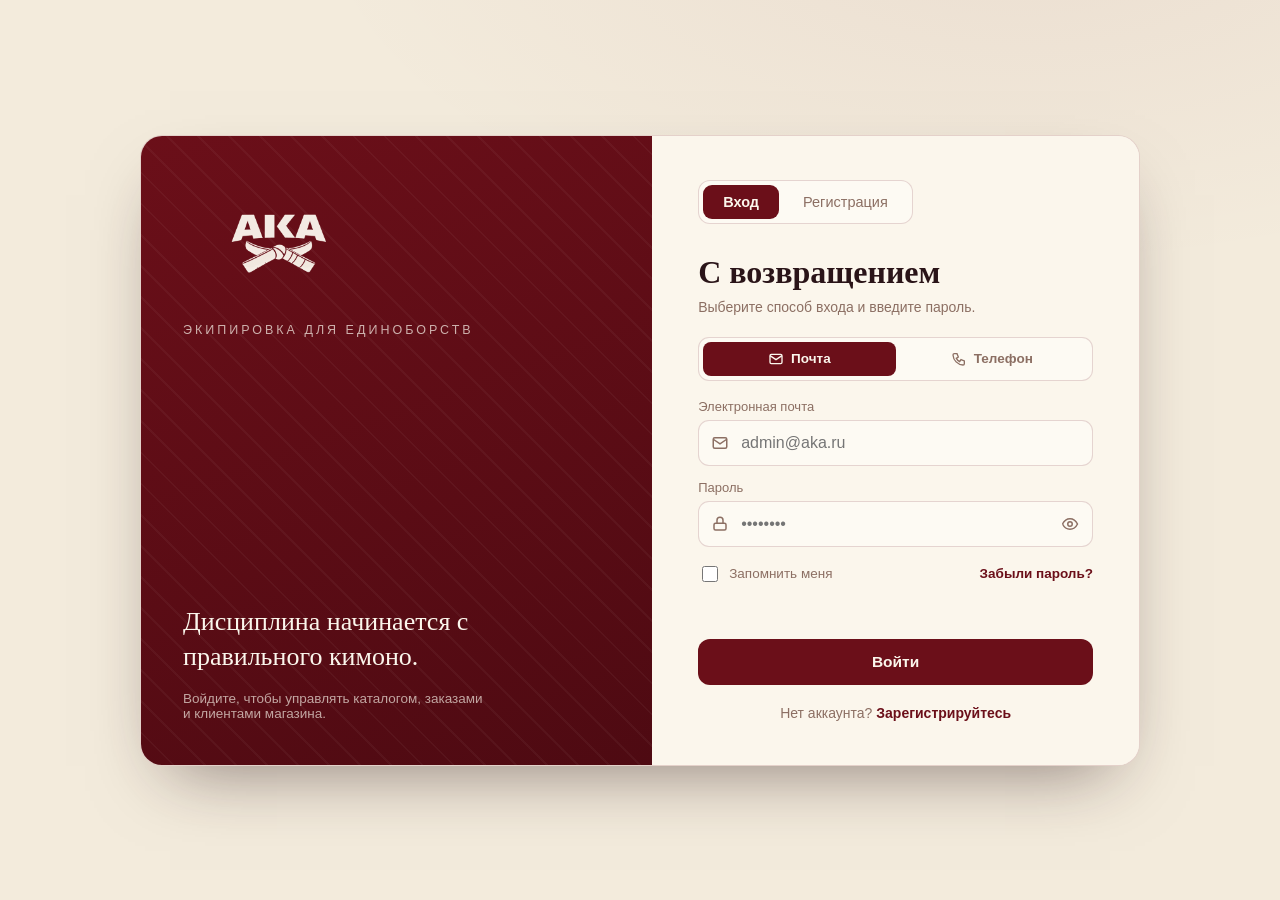
==== src/main/resources/static/checkout.html @ a64ad65d "all" ====
<!DOCTYPE html>
<html lang="ru">
<head>
<meta charset="UTF-8">
<meta name="viewport" content="width=device-width, initial-scale=1.0">
<title>AKA — Оформление заказа</title>
<style>
:root{--wine:#6B0F19;--wine-dark:#4E0A12;--wine-2:#8A1522;--wine-soft:rgba(107,15,25,.09);--wine-line:rgba(107,15,25,.15);
--beige:#F3EBDC;--cream:#FBF6EC;--cream-2:#FDFAF3;--ink:#2A1418;--muted:#8C6F63;--ok:#3B7A4B;
--serif:"Iowan Old Style","Palatino Linotype","Book Antiqua",Georgia,serif;
--sans:"Inter",-apple-system,BlinkMacSystemFont,"Segoe UI",Roboto,Arial,sans-serif;
--shadow:0 22px 50px -30px rgba(42,20,24,.5);}
*{margin:0;padding:0;box-sizing:border-box;}
body{font-family:var(--sans);color:var(--ink);font-size:15px;line-height:1.55;min-height:100vh;
background:radial-gradient(1000px 460px at 88% -10%, rgba(107,15,25,.06), transparent 62%), var(--beige);}
a{color:inherit;text-decoration:none;}
img{display:block;max-width:100%;}
.header{position:sticky;top:0;z-index:50;background:linear-gradient(160deg,var(--wine),var(--wine-dark));box-shadow:0 12px 30px -22px rgba(0,0,0,.7);}
.header::after{content:"";position:absolute;inset:0;pointer-events:none;background:repeating-linear-gradient(45deg,rgba(251,246,236,.05) 0 2px,transparent 2px 22px);}
.header__in{position:relative;z-index:2;max-width:1000px;margin:0 auto;height:78px;padding:0 24px;display:grid;grid-template-columns:1fr auto 1fr;align-items:center;}
.back{width:40px;height:40px;border-radius:50%;border:1px solid rgba(251,246,236,.3);background:rgba(251,246,236,.1);
color:var(--cream);display:flex;align-items:center;justify-content:center;transition:.18s;}
.back svg{width:19px;height:19px;}
.back:hover{background:var(--cream);color:var(--wine);transform:translateX(-3px);}
.logo{justify-self:center;} .logo img{height:54px;}
.wrap{max-width:1000px;margin:0 auto;padding:30px 24px 60px;}
h1{font-family:var(--serif);font-size:32px;margin-bottom:6px;}
.sub{color:var(--muted);margin-bottom:24px;}
.layout{display:grid;grid-template-columns:1fr 340px;gap:24px;align-items:start;}
.card{background:var(--cream);border:1px solid var(--wine-line);border-radius:20px;padding:26px;box-shadow:var(--shadow);animation:in .4s ease both;}
@keyframes in{from{opacity:0;transform:translateY(14px)}to{opacity:1;transform:none}}
.card h2{font-family:var(--serif);font-size:21px;margin-bottom:16px;}
.field{display:flex;flex-direction:column;gap:6px;margin-bottom:15px;}
.field span{font-size:13px;color:var(--muted);}
.field input,.field textarea{font:inherit;color:var(--ink);background:var(--cream-2);border:1px solid var(--wine-line);
border-radius:12px;padding:13px 15px;transition:.16s;width:100%;}
.field input:focus,.field textarea:focus{outline:none;border-color:var(--wine);box-shadow:0 0 0 3px var(--wine-soft);background:#fff;}
.row{display:grid;grid-template-columns:1fr 1fr;gap:14px;}
.items{display:flex;flex-direction:column;gap:12px;}
.item{display:grid;grid-template-columns:64px 1fr auto;gap:12px;align-items:center;padding:12px;border:1px solid var(--wine-line);border-radius:14px;background:var(--cream-2);}
.item img{width:64px;height:78px;object-fit:cover;border-radius:10px;}
.item__n{font-family:var(--serif);font-size:16px;}
.item__m{color:var(--muted);font-size:13px;margin-top:3px;}
.item__s{font-weight:800;color:var(--wine);white-space:nowrap;}
.summary{position:sticky;top:96px;}
.srow{display:flex;justify-content:space-between;padding:8px 0;color:var(--muted);font-size:14.5px;}
.srow b{color:var(--ink);}
.total{display:flex;justify-content:space-between;align-items:baseline;border-top:1px solid var(--wine-line);margin-top:10px;padding-top:15px;}
.total span{color:var(--muted);} .total b{font-size:28px;color:var(--wine);}
.btn{width:100%;margin-top:16px;font:inherit;font-weight:700;font-size:15.5px;border:none;border-radius:13px;padding:16px;cursor:pointer;
background:linear-gradient(160deg,var(--wine),var(--wine-dark));color:var(--cream);box-shadow:0 14px 30px -16px rgba(107,15,25,.8);
position:relative;overflow:hidden;transition:.15s;}
.btn:hover{filter:brightness(1.08);}
.btn:disabled{opacity:.55;cursor:default;filter:none;}
.btn::after{content:"";position:absolute;top:0;left:-60%;width:40%;height:100%;background:linear-gradient(90deg,transparent,rgba(251,246,236,.28),transparent);transform:skewX(-20deg);}
.btn:hover::after{animation:shine .75s ease;}
@keyframes shine{to{left:130%}}
.note{font-size:12.5px;color:var(--muted);text-align:center;margin-top:10px;}
.msg{min-height:20px;font-size:13.5px;margin-top:8px;}
.msg.err{color:#a12;}
.empty{text-align:center;padding:60px 20px;color:var(--muted);}
@media(max-width:860px){.layout{grid-template-columns:1fr;}.summary{position:static;}.row{grid-template-columns:1fr;}}
</style>
</head>
<body>
<header class="header"><div class="header__in">
    <a href="cart.html" class="back" aria-label="Назад"><svg viewBox="0 0 24 24" fill="none" stroke="currentColor" stroke-width="2.2" stroke-linecap="round" stroke-linejoin="round"><path d="M19 12H5"/><path d="M12 19l-7-7 7-7"/></svg></a>
    <a class="logo" href="main.html"><img src="aka-logo-light.png" alt="AKA"></a>
    <span></span>
</div></header>

<div class="wrap">
    <h1>Оформление заказа</h1>
    <p class="sub">Укажите адрес и телефон — и переходите к оплате.</p>
    <div id="content"><div class="empty">Загружаем…</div></div>
</div>

<script>
const API=(location.protocol==="file:"||location.port==="5500")?"http://localhost:8081":"";
const TOKEN=localStorage.getItem("aka_token");
let ITEMS=[];

function goLogin(){
    sessionStorage.setItem("aka_after_login",location.pathname+location.search);
    location.replace("login.html");
}
if(!TOKEN) goLogin();

function money(n){return (n==null?0:Number(n)).toLocaleString("ru-RU");}
function esc(s){return String(s??"").replace(/&/g,"&amp;").replace(/</g,"&lt;").replace(/>/g,"&gt;")
    .replace(/"/g,"&quot;").replace(/'/g,"&#39;");}
function imgUrl(u){
    if(!u) return "";
    if(/^https?:\/\//.test(u)) return u;
    return u.startsWith("/") ? API+u : "";          // только наши относительные пути
}
function headers(e){return Object.assign({"Authorization":"Bearer "+TOKEN},e||{});}
function isId(v){return /^\d+$/.test(v||"");}

/* Источник товаров: ?buy=<variantId>&qty=N ("Купить") или выбранные позиции корзины */
async function load(){
    const p=new URLSearchParams(location.search);
    const buy=p.get("buy");
    try{
        if(buy!==null){
            const qty=Number(p.get("qty")||1);
            if(!isId(buy)||!Number.isInteger(qty)||qty<1||qty>99){ ITEMS=[]; return render(); }
            const cat=p.get("category")||"";
            const card=await fetch(API+"/catalog/product/"+encodeURIComponent(cat)).then(r=>r.ok?r.json():null).catch(()=>null);
            const v=card&&card.variants?card.variants.find(x=>String(x.variantId)===buy):null;
            if(!v){ ITEMS=[]; return render(); }
            ITEMS=[{variantId:Number(buy),name:card.name||"Товар",color:v.color||"",size:v.size||"",
                    price:Number(v.price),amount:qty,
                    image:v.images&&v.images.length?v.images[0].imageUrl:(v.imageUrl||"")}];
        }else{
            const r=await fetch(API+"/cart/all",{headers:headers()});
            if(r.status===401){ localStorage.removeItem("aka_token"); return goLogin(); }
            const list=r.ok?await r.json():[];
            // оформляем только то, что отмечено галочками в корзине
            let picked=null;
            try{ picked=JSON.parse(sessionStorage.getItem("aka_checkout_ids")||"null"); }catch(e){}
            ITEMS=(list||[]).map(raw=>{
                const v=raw.productVariant||{};
                const imgs=(v.images&&v.images.length)?v.images.map(i=>i.imageUrl):(v.imageUrl?[v.imageUrl]:[]);
                return {variantId:raw.variantId??v.id,name:v.productName??"Товар",color:v.color??"",size:v.size??"",
                        price:Number(v.price??0),amount:Number(raw.amount??1),image:imgs[0]||""};
            }).filter(i=>!Array.isArray(picked)||picked.includes(i.variantId));
        }
    }catch(e){ console.warn("Не удалось загрузить товары:",e); ITEMS=[]; }
    render();
}

function render(){
    const box=document.getElementById("content");
    if(!ITEMS.length){
        box.innerHTML=`<div class="empty">Нет товаров для оформления.<br><br><a href="main.html" style="color:var(--wine);font-weight:700">В каталог</a></div>`;
        return;
    }
    box.innerHTML=`
    <div class="layout">
        <div>
            <div class="card">
                <h2>Доставка</h2>
                <div class="field"><span>Адрес доставки</span>
                    <textarea id="address" rows="2" maxlength="300" placeholder="Город, улица, дом, квартира"></textarea></div>
                <div class="row">
                    <div class="field"><span>Телефон</span><input type="tel" id="phone" maxlength="20" placeholder="+7 999 000-00-00"></div>
                    <div class="field"><span>Имя получателя</span><input type="text" id="name" maxlength="80" placeholder="Илхомжон"></div>
                </div>
                <div class="msg err" id="msg"></div>
            </div>
            <div class="card" style="margin-top:20px">
                <h2>Ваш заказ</h2>
                <div class="items">${ITEMS.map(i=>`
                    <div class="item">
                        <img src="${esc(imgUrl(i.image))}" alt="" onerror="this.style.visibility='hidden'">
                        <div><div class="item__n">${esc(i.name)}</div>
                            <div class="item__m">${esc([i.color,i.size?("размер "+i.size):""].filter(Boolean).join(" · "))} · ${i.amount} шт</div></div>
                        <div class="item__s">${money(i.price*i.amount)} ₽</div>
                    </div>`).join("")}</div>
            </div>
        </div>
        <aside class="card summary">
            <h2>Итого</h2>
            <div class="srow"><span>Товары</span><b id="q-goods">…</b></div>
            <div class="srow"><span>Доставка</span><b id="q-ship">…</b></div>
            <div class="total"><span>К оплате</span><b id="q-total">…</b></div>
            <button class="btn" id="pay" disabled>Перейти к оплате</button>
            <div class="note">Оплата картой через ЮKassa</div>
        </aside>
    </div>`;
    document.getElementById("pay").addEventListener("click",e=>pay(e.currentTarget));
    loadQuote();
}

/* Сумму считает сервер — показываем ровно то, что будет списано */
async function loadQuote(){
    try{
        const r=await fetch(API+"/orders/quote",{method:"POST",headers:{"Content-Type":"application/json"},
            body:JSON.stringify(ITEMS.map(i=>({variantId:i.variantId,quantity:i.amount})))});
        if(!r.ok) throw new Error(await r.text().catch(()=> "")||("Ошибка "+r.status));
        const q=await r.json();
        document.getElementById("q-goods").textContent=money(q.goods)+" ₽";
        document.getElementById("q-ship").textContent=Number(q.shipping)>0?money(q.shipping)+" ₽":"бесплатно";
        document.getElementById("q-total").textContent=money(q.total)+" ₽";
        document.getElementById("pay").disabled=false;
    }catch(e){
        document.getElementById("msg").textContent="Не удалось рассчитать сумму: "+(e.message||"ошибка");
    }
}

async function pay(btn){
    const address=document.getElementById("address").value.trim();
    const phone=document.getElementById("phone").value.trim();
    const msg=document.getElementById("msg");
    msg.textContent="";
    if(address.length<5){ msg.textContent="Укажите полный адрес доставки"; return; }
    if(!/^[+\d][\d\s()\-]{9,19}$/.test(phone)){ msg.textContent="Укажите корректный телефон"; return; }

    btn.disabled=true; btn.textContent="Создаём платёж…";
    const ctrl=new AbortController();
    const timer=setTimeout(()=>ctrl.abort(),40000);          // сервер не ответил — не висим молча
    try{
        const res=await fetch(API+"/orders",{method:"POST",signal:ctrl.signal,
            headers:headers({"Content-Type":"application/json"}),
            body:JSON.stringify({address,phone,list:ITEMS.map(i=>({variantId:i.variantId,quantity:i.amount}))})});
        if(res.status===401){ localStorage.removeItem("aka_token"); return goLogin(); }
        if(!res.ok) throw new Error(await res.text().catch(()=> "")||("Ошибка "+res.status));
        const data=await res.json();
        if(!data.confirmationUrl||!/^https:\/\//.test(data.confirmationUrl))
            throw new Error("Платёжный сервис не вернул ссылку на оплату");
        sessionStorage.setItem("aka_order",String(data.orderId));
        sessionStorage.removeItem("aka_checkout_ids");
        location.href=data.confirmationUrl;                  // уходим на страницу оплаты ЮKassa
    }catch(e){
        msg.textContent=(e.name==="AbortError")
            ? "Платёжный сервис не отвечает. Попробуйте ещё раз."
            : (e.message||"Не удалось оформить заказ");
        btn.disabled=false; btn.textContent="Перейти к оплате";
    }finally{ clearTimeout(timer); }
}
load();
</script>
</body>
</html>
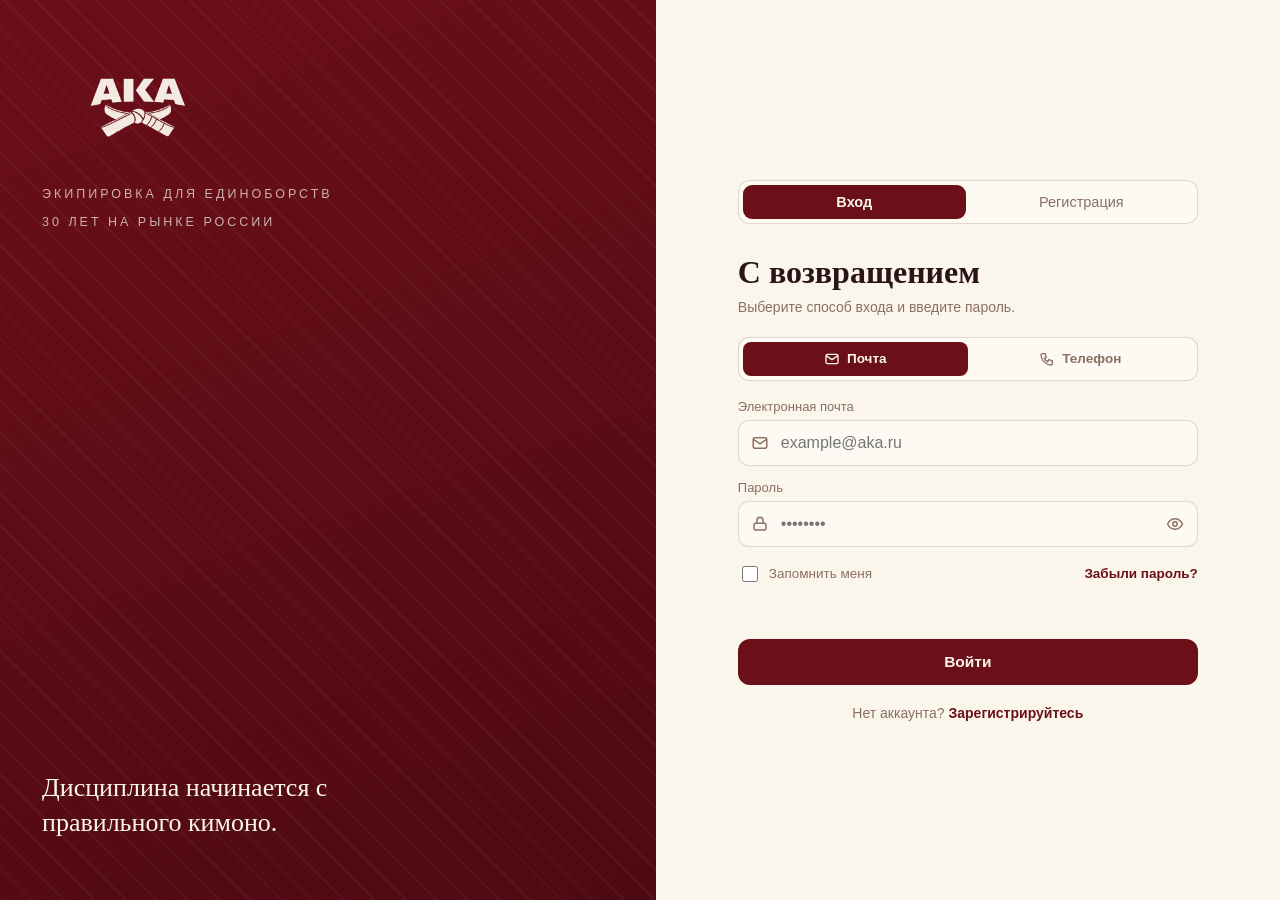
==== commit bcd996dc: "Added some new Files" ====
--- a/src/main/resources/static/checkout.html
+++ b/src/main/resources/static/checkout.html
@@ -1,225 +1,527 @@
+
 <!DOCTYPE html>
 <html lang="ru">
 <head>
-<meta charset="UTF-8">
-<meta name="viewport" content="width=device-width, initial-scale=1.0">
-<title>AKA — Оформление заказа</title>
-<style>
-:root{--wine:#6B0F19;--wine-dark:#4E0A12;--wine-2:#8A1522;--wine-soft:rgba(107,15,25,.09);--wine-line:rgba(107,15,25,.15);
---beige:#F3EBDC;--cream:#FBF6EC;--cream-2:#FDFAF3;--ink:#2A1418;--muted:#8C6F63;--ok:#3B7A4B;
---serif:"Iowan Old Style","Palatino Linotype","Book Antiqua",Georgia,serif;
---sans:"Inter",-apple-system,BlinkMacSystemFont,"Segoe UI",Roboto,Arial,sans-serif;
---shadow:0 22px 50px -30px rgba(42,20,24,.5);}
-*{margin:0;padding:0;box-sizing:border-box;}
-body{font-family:var(--sans);color:var(--ink);font-size:15px;line-height:1.55;min-height:100vh;
-background:radial-gradient(1000px 460px at 88% -10%, rgba(107,15,25,.06), transparent 62%), var(--beige);}
-a{color:inherit;text-decoration:none;}
-img{display:block;max-width:100%;}
-.header{position:sticky;top:0;z-index:50;background:linear-gradient(160deg,var(--wine),var(--wine-dark));box-shadow:0 12px 30px -22px rgba(0,0,0,.7);}
-.header::after{content:"";position:absolute;inset:0;pointer-events:none;background:repeating-linear-gradient(45deg,rgba(251,246,236,.05) 0 2px,transparent 2px 22px);}
-.header__in{position:relative;z-index:2;max-width:1000px;margin:0 auto;height:78px;padding:0 24px;display:grid;grid-template-columns:1fr auto 1fr;align-items:center;}
-.back{width:40px;height:40px;border-radius:50%;border:1px solid rgba(251,246,236,.3);background:rgba(251,246,236,.1);
-color:var(--cream);display:flex;align-items:center;justify-content:center;transition:.18s;}
-.back svg{width:19px;height:19px;}
-.back:hover{background:var(--cream);color:var(--wine);transform:translateX(-3px);}
-.logo{justify-self:center;} .logo img{height:54px;}
-.wrap{max-width:1000px;margin:0 auto;padding:30px 24px 60px;}
-h1{font-family:var(--serif);font-size:32px;margin-bottom:6px;}
-.sub{color:var(--muted);margin-bottom:24px;}
-.layout{display:grid;grid-template-columns:1fr 340px;gap:24px;align-items:start;}
-.card{background:var(--cream);border:1px solid var(--wine-line);border-radius:20px;padding:26px;box-shadow:var(--shadow);animation:in .4s ease both;}
-@keyframes in{from{opacity:0;transform:translateY(14px)}to{opacity:1;transform:none}}
-.card h2{font-family:var(--serif);font-size:21px;margin-bottom:16px;}
-.field{display:flex;flex-direction:column;gap:6px;margin-bottom:15px;}
-.field span{font-size:13px;color:var(--muted);}
-.field input,.field textarea{font:inherit;color:var(--ink);background:var(--cream-2);border:1px solid var(--wine-line);
-border-radius:12px;padding:13px 15px;transition:.16s;width:100%;}
-.field input:focus,.field textarea:focus{outline:none;border-color:var(--wine);box-shadow:0 0 0 3px var(--wine-soft);background:#fff;}
-.row{display:grid;grid-template-columns:1fr 1fr;gap:14px;}
-.items{display:flex;flex-direction:column;gap:12px;}
-.item{display:grid;grid-template-columns:64px 1fr auto;gap:12px;align-items:center;padding:12px;border:1px solid var(--wine-line);border-radius:14px;background:var(--cream-2);}
-.item img{width:64px;height:78px;object-fit:cover;border-radius:10px;}
-.item__n{font-family:var(--serif);font-size:16px;}
-.item__m{color:var(--muted);font-size:13px;margin-top:3px;}
-.item__s{font-weight:800;color:var(--wine);white-space:nowrap;}
-.summary{position:sticky;top:96px;}
-.srow{display:flex;justify-content:space-between;padding:8px 0;color:var(--muted);font-size:14.5px;}
-.srow b{color:var(--ink);}
-.total{display:flex;justify-content:space-between;align-items:baseline;border-top:1px solid var(--wine-line);margin-top:10px;padding-top:15px;}
-.total span{color:var(--muted);} .total b{font-size:28px;color:var(--wine);}
-.btn{width:100%;margin-top:16px;font:inherit;font-weight:700;font-size:15.5px;border:none;border-radius:13px;padding:16px;cursor:pointer;
-background:linear-gradient(160deg,var(--wine),var(--wine-dark));color:var(--cream);box-shadow:0 14px 30px -16px rgba(107,15,25,.8);
-position:relative;overflow:hidden;transition:.15s;}
-.btn:hover{filter:brightness(1.08);}
-.btn:disabled{opacity:.55;cursor:default;filter:none;}
-.btn::after{content:"";position:absolute;top:0;left:-60%;width:40%;height:100%;background:linear-gradient(90deg,transparent,rgba(251,246,236,.28),transparent);transform:skewX(-20deg);}
-.btn:hover::after{animation:shine .75s ease;}
-@keyframes shine{to{left:130%}}
-.note{font-size:12.5px;color:var(--muted);text-align:center;margin-top:10px;}
-.msg{min-height:20px;font-size:13.5px;margin-top:8px;}
-.msg.err{color:#a12;}
-.empty{text-align:center;padding:60px 20px;color:var(--muted);}
-@media(max-width:860px){.layout{grid-template-columns:1fr;}.summary{position:static;}.row{grid-template-columns:1fr;}}
-</style>
+    <meta charset="UTF-8">
+    <meta name="viewport" content="width=device-width, initial-scale=1.0">
+    <title>AKA — Оформление заказа</title>
+    <style>
+        :root{
+            --wine:#6B0F19;
+            --wine-dark:#4E0A12;
+            --wine-2:#8A1522;
+            --wine-soft:rgba(107,15,25,.09);
+            --wine-line:rgba(107,15,25,.15);
+            --beige:#F3EBDC;
+            --cream:#FBF6EC;
+            --cream-2:#FDFAF3;
+            --ink:#2A1418;
+            --muted:#8C6F63;
+            --ok:#3B7A4B;
+            --serif:"Iowan Old Style","Palatino Linotype","Book Antiqua",Georgia,serif;
+            --sans:"Inter",-apple-system,BlinkMacSystemFont,"Segoe UI",Roboto,Arial,sans-serif;
+            --shadow:0 22px 50px -30px rgba(42,20,24,.5);
+        }
+        *{margin:0;padding:0;box-sizing:border-box;}
+        body{
+            font-family:var(--sans);
+            color:var(--ink);
+            font-size:15px;
+            line-height:1.55;
+            min-height:100vh;
+            background:radial-gradient(1000px 460px at 88% -10%, rgba(107,15,25,.06), transparent 62%), var(--beige);
+        }
+        a{color:inherit;text-decoration:none;}
+        img{display:block;max-width:100%;}
+
+        .header{
+            position:sticky;top:0;z-index:50;
+            background:linear-gradient(160deg,var(--wine),var(--wine-dark));
+            box-shadow:0 12px 30px -22px rgba(0,0,0,.7);
+        }
+        .header::after{
+            content:"";position:absolute;inset:0;pointer-events:none;
+            background:repeating-linear-gradient(45deg,rgba(251,246,236,.05) 0 2px,transparent 2px 22px);
+        }
+        .header__in{
+            position:relative;z-index:2;max-width:1000px;margin:0 auto;height:78px;
+            padding:0 24px;display:grid;grid-template-columns:1fr auto 1fr;align-items:center;
+        }
+        .back{
+            width:40px;height:40px;border-radius:50%;
+            border:1px solid rgba(251,246,236,.3);
+            background:rgba(251,246,236,.1);
+            color:var(--cream);
+            display:flex;align-items:center;justify-content:center;transition:.18s;
+        }
+        .back svg{width:19px;height:19px;}
+        .back:hover{background:var(--cream);color:var(--wine);transform:translateX(-3px);}
+        .logo{justify-self:center;}
+        .logo img{height:54px;}
+
+        .wrap{max-width:1000px;margin:0 auto;padding:30px 24px 40px;}
+        .page-title h1{
+            font-family:var(--serif);font-size:32px;margin-bottom:6px;
+        }
+        .page-title .sub{
+            color:var(--muted);margin-bottom:18px;
+        }
+        .page-title.hidden{display:none;}
+
+        .delivery-banner{
+            margin-bottom:22px;
+            padding:16px 18px;
+            border-radius:16px;
+            background:linear-gradient(160deg,var(--wine),var(--wine-dark));
+            color:var(--cream);
+            border:1px solid rgba(251,246,236,.14);
+            box-shadow:var(--shadow);
+        }
+        .delivery-banner b{
+            display:block;
+            font-family:var(--serif);
+            font-size:18px;
+            margin-bottom:6px;
+            color:#F6E7B2;
+        }
+        .delivery-banner p{
+            font-size:14px;
+            line-height:1.5;
+            color:rgba(251,246,236,.88);
+        }
+        .delivery-banner .hint{
+            margin-top:8px;
+            font-size:13.5px;
+            color:rgba(251,246,236,.78);
+        }
+
+        .layout{display:grid;grid-template-columns:1fr 340px;gap:24px;align-items:start;}
+
+        .card{
+            background:linear-gradient(160deg,var(--wine),var(--wine-dark));
+            border:1px solid rgba(251,246,236,.12);
+            border-radius:20px;
+            padding:26px;
+            box-shadow:var(--shadow);
+            color:var(--cream);
+            animation:in .4s ease both;
+        }
+        @keyframes in{from{opacity:0;transform:translateY(14px)}to{opacity:1;transform:none}}
+        .card h2{
+            font-family:var(--serif);font-size:21px;margin-bottom:16px;color:var(--cream);
+        }
+        .field{display:flex;flex-direction:column;gap:6px;margin-bottom:15px;}
+        .field span{font-size:13px;color:rgba(251,246,236,.72);}
+        .field input,.field textarea{
+            font:inherit;color:var(--ink);
+            background:var(--cream);
+            border:1px solid rgba(251,246,236,.25);
+            border-radius:12px;padding:13px 15px;transition:.16s;width:100%;
+        }
+        .field input:focus,.field textarea:focus{
+            outline:none;border-color:var(--cream);
+            box-shadow:0 0 0 3px rgba(251,246,236,.18);
+            background:#fff;
+        }
+        .row{display:grid;grid-template-columns:1fr 1fr;gap:14px;}
+
+        .items{display:flex;flex-direction:column;gap:12px;}
+        .item{
+            display:grid;grid-template-columns:64px 1fr auto;gap:12px;align-items:center;
+            padding:12px;border:1px solid rgba(251,246,236,.16);
+            border-radius:14px;background:rgba(251,246,236,.08);
+        }
+        .item img{width:64px;height:78px;object-fit:cover;border-radius:10px;}
+        .item__n{font-family:var(--serif);font-size:16px;color:var(--cream);}
+        .item__m{color:rgba(251,246,236,.7);font-size:13px;margin-top:3px;}
+        .item__s{font-weight:800;color:#F6E7B2;white-space:nowrap;}
+
+        .summary{position:sticky;top:96px;}
+        .srow{
+            display:flex;justify-content:space-between;padding:8px 0;
+            color:rgba(251,246,236,.72);font-size:14.5px;
+        }
+        .srow b{color:var(--cream);}
+        .total{
+            display:flex;justify-content:space-between;align-items:baseline;
+            border-top:1px solid rgba(251,246,236,.18);
+            margin-top:10px;padding-top:15px;
+        }
+        .total span{color:rgba(251,246,236,.72);}
+        .total b{font-size:28px;color:#F6E7B2;}
+
+        .btn{
+            width:100%;margin-top:16px;font:inherit;font-weight:700;font-size:15.5px;
+            border:none;border-radius:13px;padding:16px;cursor:pointer;
+            background:var(--cream);color:var(--wine);
+            box-shadow:0 14px 30px -16px rgba(0,0,0,.45);
+            transition:.15s;
+        }
+        .btn:hover{filter:brightness(1.05);}
+        .btn:disabled{opacity:.55;cursor:default;filter:none;}
+
+        .manager-note{
+            margin-top:18px;
+            padding:14px 16px;
+            border-radius:14px;
+            background:rgba(251,246,236,.1);
+            border:1px solid rgba(251,246,236,.16);
+            color:rgba(251,246,236,.92);
+            text-align:center;
+            font-size:13.5px;
+            line-height:1.45;
+        }
+
+        .msg{min-height:20px;font-size:13.5px;margin-top:8px;}
+        .msg.err{color:#FFD0D0;}
+        .empty{text-align:center;padding:60px 20px;color:var(--muted);}
+
+        .card.success{
+            background:linear-gradient(160deg,var(--wine),var(--wine-dark));
+            color:var(--cream);
+            text-align:center;
+            padding:48px 28px;
+        }
+        .card.success .check{
+            width:74px;height:74px;border-radius:50%;
+            margin:0 auto 16px;
+            display:flex;align-items:center;justify-content:center;
+            font-size:34px;
+            background:rgba(251,246,236,.14);
+            color:#F6E7B2;
+        }
+        .card.success h2{
+            font-family:var(--serif);
+            font-size:26px;
+            margin-bottom:10px;
+            color:var(--cream);
+        }
+        .card.success p{
+            color:rgba(251,246,236,.8);
+            margin-bottom:8px;
+        }
+        .card.success .sum{
+            color:#F6E7B2;
+            font-weight:700;
+        }
+        .card.success .btn{
+            display:inline-block;
+            width:auto;
+            padding:14px 28px;
+            text-decoration:none;
+            margin-top:10px;
+        }
+        .card.success .link{
+            display:inline-block;
+            margin-top:14px;
+            color:rgba(251,246,236,.75);
+            font-size:14px;
+        }
+        .card.success .link:hover{color:#fff;}
+        .card.success .manager-note{
+            max-width:460px;
+            margin:22px auto 0;
+        }
+
+        .footer{background:linear-gradient(160deg,var(--wine),var(--wine-dark));color:rgba(251,246,236,.8);margin-top:40px;}
+        .footer__inner{max-width:1240px;margin:0 auto;padding:52px 28px 30px;display:grid;grid-template-columns:1.4fr 1fr 1fr 1.2fr;gap:34px;}
+        .footer__logo{height:56px;width:auto;margin-bottom:16px;}
+        .footer h4{color:var(--cream);font-size:13px;letter-spacing:.1em;text-transform:uppercase;margin-bottom:16px;}
+        .footer a{display:block;padding:5px 0;color:rgba(251,246,236,.8);font-size:14px;transition:.15s;}
+        .footer a:hover{color:var(--cream);}
+        .footer__req{font-size:13px;line-height:1.7;color:rgba(251,246,236,.65);}
+        .footer__soc{display:flex;gap:10px;margin-top:14px;}
+        .footer__soc a{width:38px;height:38px;border-radius:10px;background:rgba(251,246,236,.1);display:flex;align-items:center;justify-content:center;}
+        .footer__soc svg{width:18px;height:18px;}
+        .footer__bottom{border-top:1px solid rgba(251,246,236,.15);padding:18px 28px;text-align:center;font-size:12.5px;color:rgba(251,246,236,.55);}
+
+        @media(max-width:1024px){
+            .footer__inner{grid-template-columns:1fr 1fr;}
+        }
+        @media(max-width:860px){
+            .layout{grid-template-columns:1fr;}
+            .summary{position:static;}
+            .row{grid-template-columns:1fr;}
+            .footer__inner{grid-template-columns:1fr;gap:26px;}
+        }
+    </style>
 </head>
 <body>
 <header class="header"><div class="header__in">
-    <a href="cart.html" class="back" aria-label="Назад"><svg viewBox="0 0 24 24" fill="none" stroke="currentColor" stroke-width="2.2" stroke-linecap="round" stroke-linejoin="round"><path d="M19 12H5"/><path d="M12 19l-7-7 7-7"/></svg></a>
+    <a href="cart.html" class="back" aria-label="Назад">
+        <svg viewBox="0 0 24 24" fill="none" stroke="currentColor" stroke-width="2.2" stroke-linecap="round" stroke-linejoin="round">
+            <path d="M19 12H5"/><path d="M12 19l-7-7 7-7"/>
+        </svg>
+    </a>
     <a class="logo" href="main.html"><img src="aka-logo-light.png" alt="AKA"></a>
     <span></span>
 </div></header>
 
 <div class="wrap">
-    <h1>Оформление заказа</h1>
-    <p class="sub">Укажите адрес и телефон — и переходите к оплате.</p>
+    <div class="page-title" id="pageTitle">
+        <h1>Оформление заказа</h1>
+        <p class="sub">Укажите адрес и телефон для оформления заказа.</p>
+    </div>
+
+    <div class="delivery-banner" id="deliveryBanner">
+        <b>Доставка по России</b>
+        <p>
+            Доставка осуществляется по всей России через СДЭК, Яндекс Доставку или Авито Доставку.
+            Стоимость доставки обсуждается с менеджером и зависит от вашего региона и суммы заказа.
+            По вопросам доставки и оплаты менеджер свяжется с вами после оформления заказа.
+        </p>
+        <div class="hint">
+            Пожалуйста, укажите корректные адрес и телефон — так мы быстрее подтвердим заказ.
+        </div>
+    </div>
+
     <div id="content"><div class="empty">Загружаем…</div></div>
 </div>
 
+<footer class="footer" id="contacts">
+    <div class="footer__inner">
+        <div>
+            <img class="footer__logo" src="aka-logo-light.png" alt="AKA">
+            <p class="footer__req">ИП Султонов А.А. <br>г. Санкт-Петербург, Красноселькое шоссе 54к3<br>Ежедневно 10:00–20:00</p>
+            <div class="footer__soc">
+                <a href="#" title="Telegram"><svg viewBox="0 0 24 24" fill="currentColor"><path d="M21 4 3 11l5 2 2 6 3-4 5 4z"/></svg></a>
+                <a href="#" title="WhatsApp"><svg viewBox="0 0 24 24" fill="currentColor"><path d="M12 2a10 10 0 0 0-8.5 15.2L2 22l4.9-1.5A10 10 0 1 0 12 2z"/></svg></a>
+            </div>
+        </div>
+        <div><h4>Каталог</h4><a href="#" data-cat="judo">Дзюдо</a><a href="#" data-cat="karate">Каратэ</a><a href="#" data-cat="taekwondo">Тхэквондо</a><a href="#" data-cat="sambo">Самбо</a><a href="#" data-cat="belts">Пояса</a></div>
+        <div><h4>Магазин</h4><a href="#">Про нас</a><a href="#">Оптовикам</a><a href="delivery.html">Доставка и оплата</a><a href="#">Возврат</a></div>
+        <div><h4>Контакты</h4><a href="tel:+70000000000">+7 (999) 532-01-50</a><a href="mailto:info@aka.ru">info@aka.ru</a><a href="profile.html">Личный кабинет</a></div>
+    </div>
+    <div class="footer__bottom">© 2026 AKA — экипировка для единоборств.</div>
+</footer>
+
 <script>
-const API=(location.protocol==="file:"||location.port==="5500")?"http://localhost:8081":"";
-const TOKEN=localStorage.getItem("aka_token");
-let ITEMS=[];
-
-function goLogin(){
-    sessionStorage.setItem("aka_after_login",location.pathname+location.search);
-    location.replace("login.html");
-}
-if(!TOKEN) goLogin();
-
-function money(n){return (n==null?0:Number(n)).toLocaleString("ru-RU");}
-function esc(s){return String(s??"").replace(/&/g,"&amp;").replace(/</g,"&lt;").replace(/>/g,"&gt;")
-    .replace(/"/g,"&quot;").replace(/'/g,"&#39;");}
-function imgUrl(u){
-    if(!u) return "";
-    if(/^https?:\/\//.test(u)) return u;
-    return u.startsWith("/") ? API+u : "";          // только наши относительные пути
-}
-function headers(e){return Object.assign({"Authorization":"Bearer "+TOKEN},e||{});}
-function isId(v){return /^\d+$/.test(v||"");}
-
-/* Источник товаров: ?buy=<variantId>&qty=N ("Купить") или выбранные позиции корзины */
-async function load(){
-    const p=new URLSearchParams(location.search);
-    const buy=p.get("buy");
-    try{
-        if(buy!==null){
-            const qty=Number(p.get("qty")||1);
-            if(!isId(buy)||!Number.isInteger(qty)||qty<1||qty>99){ ITEMS=[]; return render(); }
-            const cat=p.get("category")||"";
-            const card=await fetch(API+"/catalog/product/"+encodeURIComponent(cat)).then(r=>r.ok?r.json():null).catch(()=>null);
-            const v=card&&card.variants?card.variants.find(x=>String(x.variantId)===buy):null;
-            if(!v){ ITEMS=[]; return render(); }
-            ITEMS=[{variantId:Number(buy),name:card.name||"Товар",color:v.color||"",size:v.size||"",
-                    price:Number(v.price),amount:qty,
-                    image:v.images&&v.images.length?v.images[0].imageUrl:(v.imageUrl||"")}];
-        }else{
-            const r=await fetch(API+"/cart/all",{headers:headers()});
-            if(r.status===401){ localStorage.removeItem("aka_token"); return goLogin(); }
-            const list=r.ok?await r.json():[];
-            // оформляем только то, что отмечено галочками в корзине
-            let picked=null;
-            try{ picked=JSON.parse(sessionStorage.getItem("aka_checkout_ids")||"null"); }catch(e){}
-            ITEMS=(list||[]).map(raw=>{
-                const v=raw.productVariant||{};
-                const imgs=(v.images&&v.images.length)?v.images.map(i=>i.imageUrl):(v.imageUrl?[v.imageUrl]:[]);
-                return {variantId:raw.variantId??v.id,name:v.productName??"Товар",color:v.color??"",size:v.size??"",
-                        price:Number(v.price??0),amount:Number(raw.amount??1),image:imgs[0]||""};
-            }).filter(i=>!Array.isArray(picked)||picked.includes(i.variantId));
-        }
-    }catch(e){ console.warn("Не удалось загрузить товары:",e); ITEMS=[]; }
-    render();
-}
-
-function render(){
-    const box=document.getElementById("content");
-    if(!ITEMS.length){
-        box.innerHTML=`<div class="empty">Нет товаров для оформления.<br><br><a href="main.html" style="color:var(--wine);font-weight:700">В каталог</a></div>`;
-        return;
-    }
-    box.innerHTML=`
+    const API = (location.protocol === "file:" || location.port === "5500") ? "http://localhost:8081" : "";
+    const TOKEN = localStorage.getItem("aka_token");
+    let ITEMS = [];
+
+    function goLogin() {
+        sessionStorage.setItem("aka_after_login", location.pathname + location.search);
+        location.replace("login.html");
+    }
+    if (!TOKEN) goLogin();
+
+    function money(n) { return (n == null ? 0 : Number(n)).toLocaleString("ru-RU"); }
+    function esc(s) {
+        return String(s ?? "").replace(/&/g, "&amp;").replace(/</g, "&lt;").replace(/>/g, "&gt;")
+            .replace(/"/g, "&quot;").replace(/'/g, "&#39;");
+    }
+    function imgUrl(u) {
+        if (!u) return "";
+        if (/^https?:\/\//.test(u)) return u;
+        return u.startsWith("/") ? API + u : "";
+    }
+    function headers(e) { return Object.assign({ "Authorization": "Bearer " + TOKEN }, e || {}); }
+    function isId(v) { return /^\d+$/.test(v || ""); }
+
+    function statusText(status) {
+        const map = {
+            PENDING_PAYMENT: "Ждёт оплаты",
+            PAID: "Оплачен",
+            DELIVERED: "Доставлен",
+            CANCELLED: "Отменён"
+        };
+        return map[status] || status || "Ждёт оплаты";
+    }
+
+    async function load() {
+        const p = new URLSearchParams(location.search);
+        const buy = p.get("buy");
+        try {
+            if (buy !== null) {
+                const qty = Number(p.get("qty") || 1);
+                if (!isId(buy) || !Number.isInteger(qty) || qty < 1 || qty > 99) { ITEMS = []; return render(); }
+                const cat = p.get("category") || "";
+                const card = await fetch(API + "/catalog/product/" + encodeURIComponent(cat)).then(r => r.ok ? r.json() : null).catch(() => null);
+                const v = card && card.variants ? card.variants.find(x => String(x.variantId) === buy) : null;
+                if (!v) { ITEMS = []; return render(); }
+                ITEMS = [{
+                    variantId: Number(buy),
+                    name: card.name || "Товар",
+                    color: v.color || "",
+                    size: v.size || "",
+                    price: Number(v.price),
+                    amount: qty,
+                    image: v.images && v.images.length ? v.images[0].imageUrl : (v.imageUrl || "")
+                }];
+            } else {
+                const r = await fetch(API + "/cart/all", { headers: headers() });
+                if (r.status === 401) { localStorage.removeItem("aka_token"); return goLogin(); }
+                const list = r.ok ? await r.json() : [];
+                let picked = null;
+                try { picked = JSON.parse(sessionStorage.getItem("aka_checkout_ids") || "null"); } catch (e) {}
+                ITEMS = (list || []).map(raw => {
+                    const v = raw.productVariant || {};
+                    const imgs = (v.images && v.images.length) ? v.images.map(i => i.imageUrl) : (v.imageUrl ? [v.imageUrl] : []);
+                    return {
+                        variantId: raw.variantId ?? v.id,
+                        name: v.productName ?? "Товар",
+                        color: v.color ?? "",
+                        size: v.size ?? "",
+                        price: Number(v.price ?? 0),
+                        amount: Number(raw.amount ?? raw.quantity ?? 1),
+                        image: imgs[0] || ""
+                    };
+                }).filter(i => !Array.isArray(picked) || picked.includes(i.variantId));
+            }
+        } catch (e) {
+            console.warn("Не удалось загрузить товары:", e);
+            ITEMS = [];
+        }
+        render();
+    }
+
+    function render() {
+        const box = document.getElementById("content");
+        document.getElementById("pageTitle").classList.remove("hidden");
+        document.getElementById("deliveryBanner").style.display = "";
+
+        if (!ITEMS.length) {
+            box.innerHTML = `<div class="empty">Нет товаров для оформления.<br><br><a href="main.html" style="color:var(--wine);font-weight:700">В каталог</a></div>`;
+            return;
+        }
+
+        const goods = ITEMS.reduce((s, i) => s + i.price * i.amount, 0);
+        const total = goods;
+
+        box.innerHTML = `
     <div class="layout">
         <div>
             <div class="card">
                 <h2>Доставка</h2>
-                <div class="field"><span>Адрес доставки</span>
-                    <textarea id="address" rows="2" maxlength="300" placeholder="Город, улица, дом, квартира"></textarea></div>
+                <div class="field">
+                    <span>Адрес доставки</span>
+                    <textarea id="address" rows="2" maxlength="300" placeholder="Город, улица, дом, квартира"></textarea>
+                </div>
                 <div class="row">
-                    <div class="field"><span>Телефон</span><input type="tel" id="phone" maxlength="20" placeholder="+7 999 000-00-00"></div>
-                    <div class="field"><span>Имя получателя</span><input type="text" id="name" maxlength="80" placeholder="Илхомжон"></div>
+                    <div class="field">
+                        <span>Телефон</span>
+                        <input type="tel" id="phone" maxlength="20" placeholder="+7 999 000-00-00">
+                    </div>
+                    <div class="field">
+                        <span>Имя получателя</span>
+                        <input type="text" id="name" maxlength="80" placeholder="Илхомжон">
+                    </div>
                 </div>
                 <div class="msg err" id="msg"></div>
             </div>
+
             <div class="card" style="margin-top:20px">
                 <h2>Ваш заказ</h2>
-                <div class="items">${ITEMS.map(i=>`
-                    <div class="item">
-                        <img src="${esc(imgUrl(i.image))}" alt="" onerror="this.style.visibility='hidden'">
-                        <div><div class="item__n">${esc(i.name)}</div>
-                            <div class="item__m">${esc([i.color,i.size?("размер "+i.size):""].filter(Boolean).join(" · "))} · ${i.amount} шт</div></div>
-                        <div class="item__s">${money(i.price*i.amount)} ₽</div>
-                    </div>`).join("")}</div>
+                <div class="items">
+                    ${ITEMS.map(i => `
+                        <div class="item">
+                            <img src="${esc(imgUrl(i.image))}" alt="" onerror="this.style.visibility='hidden'">
+                            <div>
+                                <div class="item__n">${esc(i.name)}</div>
+                                <div class="item__m">${esc([i.color, i.size ? ("размер " + i.size) : ""].filter(Boolean).join(" · "))} · ${i.amount} шт</div>
+                            </div>
+                            <div class="item__s">${money(i.price * i.amount)} ₽</div>
+                        </div>
+                    `).join("")}
+                </div>
             </div>
         </div>
+
         <aside class="card summary">
             <h2>Итого</h2>
-            <div class="srow"><span>Товары</span><b id="q-goods">…</b></div>
-            <div class="srow"><span>Доставка</span><b id="q-ship">…</b></div>
-            <div class="total"><span>К оплате</span><b id="q-total">…</b></div>
-            <button class="btn" id="pay" disabled>Перейти к оплате</button>
-            <div class="note">Оплата картой через ЮKassa</div>
+            <div class="srow"><span>Товары</span><b>${money(goods)} ₽</b></div>
+            <div class="srow"><span>Доставка</span><b>договорная</b></div>
+            <div class="total"><span>К оплате</span><b>${money(total)} ₽</b></div>
+            <button class="btn" id="pay">Оформить заказ</button>
+            <div class="manager-note">
+                Стоимость доставки обсуждается с менеджером и зависит от региона и суммы заказа.<br>
+                По доставке и оплате менеджер свяжется с вами после оформления. Укажите корректные данные.
+            </div>
         </aside>
     </div>`;
-    document.getElementById("pay").addEventListener("click",e=>pay(e.currentTarget));
-    loadQuote();
-}
-
-/* Сумму считает сервер — показываем ровно то, что будет списано */
-async function loadQuote(){
-    try{
-        const r=await fetch(API+"/orders/quote",{method:"POST",headers:{"Content-Type":"application/json"},
-            body:JSON.stringify(ITEMS.map(i=>({variantId:i.variantId,quantity:i.amount})))});
-        if(!r.ok) throw new Error(await r.text().catch(()=> "")||("Ошибка "+r.status));
-        const q=await r.json();
-        document.getElementById("q-goods").textContent=money(q.goods)+" ₽";
-        document.getElementById("q-ship").textContent=Number(q.shipping)>0?money(q.shipping)+" ₽":"бесплатно";
-        document.getElementById("q-total").textContent=money(q.total)+" ₽";
-        document.getElementById("pay").disabled=false;
-    }catch(e){
-        document.getElementById("msg").textContent="Не удалось рассчитать сумму: "+(e.message||"ошибка");
-    }
-}
-
-async function pay(btn){
-    const address=document.getElementById("address").value.trim();
-    const phone=document.getElementById("phone").value.trim();
-    const msg=document.getElementById("msg");
-    msg.textContent="";
-    if(address.length<5){ msg.textContent="Укажите полный адрес доставки"; return; }
-    if(!/^[+\d][\d\s()\-]{9,19}$/.test(phone)){ msg.textContent="Укажите корректный телефон"; return; }
-
-    btn.disabled=true; btn.textContent="Создаём платёж…";
-    const ctrl=new AbortController();
-    const timer=setTimeout(()=>ctrl.abort(),40000);          // сервер не ответил — не висим молча
-    try{
-        const res=await fetch(API+"/orders",{method:"POST",signal:ctrl.signal,
-            headers:headers({"Content-Type":"application/json"}),
-            body:JSON.stringify({address,phone,list:ITEMS.map(i=>({variantId:i.variantId,quantity:i.amount}))})});
-        if(res.status===401){ localStorage.removeItem("aka_token"); return goLogin(); }
-        if(!res.ok) throw new Error(await res.text().catch(()=> "")||("Ошибка "+res.status));
-        const data=await res.json();
-        if(!data.confirmationUrl||!/^https:\/\//.test(data.confirmationUrl))
-            throw new Error("Платёжный сервис не вернул ссылку на оплату");
-        sessionStorage.setItem("aka_order",String(data.orderId));
-        sessionStorage.removeItem("aka_checkout_ids");
-        location.href=data.confirmationUrl;                  // уходим на страницу оплаты ЮKassa
-    }catch(e){
-        msg.textContent=(e.name==="AbortError")
-            ? "Платёжный сервис не отвечает. Попробуйте ещё раз."
-            : (e.message||"Не удалось оформить заказ");
-        btn.disabled=false; btn.textContent="Перейти к оплате";
-    }finally{ clearTimeout(timer); }
-}
-load();
+
+        document.getElementById("pay").addEventListener("click", e => pay(e.currentTarget));
+    }
+
+    async function pay(btn) {
+        const address = document.getElementById("address").value.trim();
+        const phone = document.getElementById("phone").value.trim();
+        const msg = document.getElementById("msg");
+        msg.textContent = "";
+
+        if (address.length < 5) {
+            msg.textContent = "Укажите полный и корректный адрес доставки";
+            return;
+        }
+        if (!/^[+\d][\d\s()\-]{9,19}$/.test(phone)) {
+            msg.textContent = "Укажите корректный телефон";
+            return;
+        }
+
+        btn.disabled = true;
+        btn.textContent = "Оформляем…";
+
+        const ctrl = new AbortController();
+        const timer = setTimeout(() => ctrl.abort(), 30000);
+
+        try {
+            const res = await fetch(API + "/orders", {
+                method: "POST",
+                signal: ctrl.signal,
+                headers: headers({ "Content-Type": "application/json" }),
+                body: JSON.stringify({
+                    address,
+                    phone,
+                    list: ITEMS.map(i => ({
+                        variantId: i.variantId,
+                        quantity: i.amount
+                    }))
+                })
+            });
+
+            if (res.status === 401) {
+                localStorage.removeItem("aka_token");
+                return goLogin();
+            }
+            if (!res.ok) {
+                const text = await res.text().catch(() => "");
+                throw new Error(text || ("Ошибка " + res.status));
+            }
+
+            const order = await res.json();
+            sessionStorage.removeItem("aka_checkout_ids");
+
+            document.getElementById("pageTitle").classList.add("hidden");
+            document.getElementById("deliveryBanner").style.display = "none";
+
+            document.getElementById("content").innerHTML = `
+            <div class="card success">
+                <div class="check">✓</div>
+                <h2>Заказ №${esc(order.id)} оформлен</h2>
+                <p>Сумма: <span class="sum">${money(order.totalAmount)} ₽</span></p>
+                <p>Статус: ${esc(statusText(order.status))}</p>
+                <div class="manager-note">
+                    Доставка по России — СДЭК, Яндекс Доставка или Авито Доставка.<br>
+                    Стоимость доставки обсуждается с менеджером и зависит от региона и суммы заказа.<br>
+                    По доставке и оплате менеджер свяжется с вами после оформления заказа.
+                </div>
+                <a href="profile.html" class="btn">Мои заказы</a>
+                <br>
+                <a href="main.html" class="link">Вернуться в каталог</a>
+            </div>`;
+        } catch (e) {
+            msg.textContent = (e.name === "AbortError")
+                ? "Сервер не отвечает. Попробуйте ещё раз."
+                : (e.message || "Не удалось оформить заказ");
+            btn.disabled = false;
+            btn.textContent = "Оформить заказ";
+        } finally {
+            clearTimeout(timer);
+        }
+    }
+
+    load();
 </script>
 </body>
 </html>
